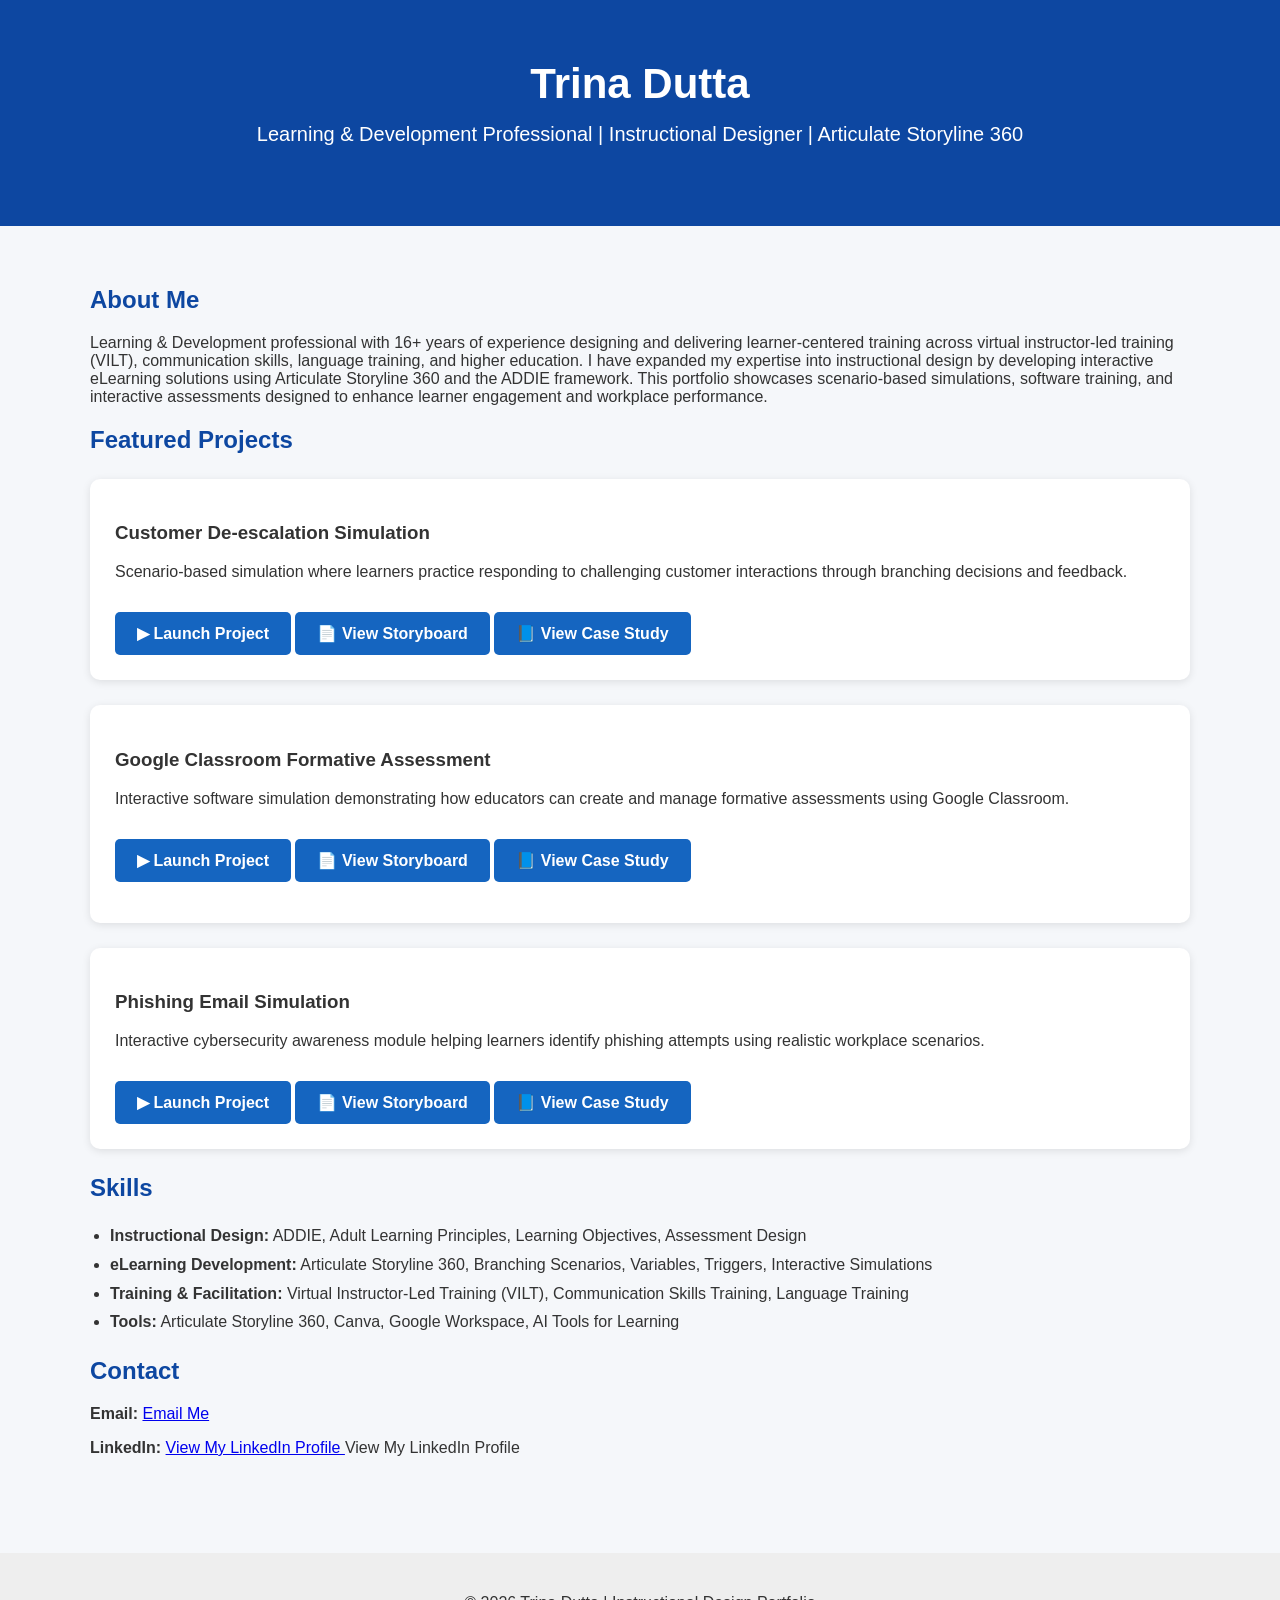
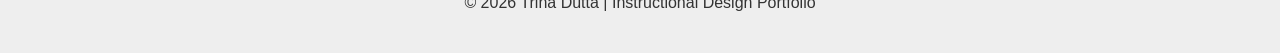
==== index.html @ 708f1033 "Update index.html" ====
<!DOCTYPE html>
<html lang="en">
<head>
<meta charset="UTF-8">
<meta name="viewport" content="width=device-width, initial-scale=1.0">
<title>Trina Dutta | Instructional Design Portfolio</title>

<style>
body{
font-family:Arial,Helvetica,sans-serif;
margin:0;
background:#f5f7fa;
color:#333;
}

header{
background:#0d47a1;
color:white;
padding:60px 20px;
text-align:center;
}

header h1{
margin:0;
font-size:42px;
}

header p{
font-size:20px;
margin-top:15px;
}

.container{
max-width:1100px;
margin:auto;
padding:40px 20px;
}

h2{
color:#0d47a1;
}
ul{
padding-left:20px;
line-height:1.8;
}
.project{
background:white;
padding:25px;
margin:25px 0;
border-radius:10px;
box-shadow:0 2px 8px rgba(0,0,0,.1);
}

.button{
display:inline-block;
margin-top:15px;
padding:12px 22px;
background:#1565c0;
color:white;
text-decoration:none;
border-radius:5px;
font-weight:bold;
}

.button:hover{
background:#0d47a1;
}

footer{
text-align:center;
padding:25px;
background:#eeeeee;
margin-top:40px;
}
</style>
</head>

<body>

<header>
<h1>Trina Dutta</h1>

<p>Learning & Development Professional | Instructional Designer | Articulate Storyline 360</p>

</header>

<div class="container">

<h2>About Me</h2>



<p>
Learning & Development professional with 16+ years of experience designing and delivering learner-centered training across virtual instructor-led training (VILT), communication skills, language training, and higher education. I have expanded my expertise into instructional design by developing interactive eLearning solutions using Articulate Storyline 360 and the ADDIE framework. This portfolio showcases scenario-based simulations, software training, and interactive assessments designed to enhance learner engagement and workplace performance.
</p>

<h2>Featured Projects</h2>

<div class="project">

<h3>Customer De-escalation Simulation</h3>

<p>
Scenario-based simulation where learners practice responding to challenging customer interactions through branching decisions and feedback.
</p>

<a class="button" href="Customer-De-Escalation-Simulation/story.html">
▶ Launch Project
</a>

<a class="button" href="Customer-De-Escalation-Simulation/KeepYourCool_Storyboard.pdf" target="_blank">
📄 View Storyboard
</a>

<a class="button" href="Customer-De-Escalation-Simulation/KeepYourCool_CaseStudy.pdf" target="_blank">
📘 View Case Study
</a>

</div>

<div class="project">

<h3>Google Classroom Formative Assessment</h3>

<p>
Interactive software simulation demonstrating how educators can create and manage formative assessments using Google Classroom.
</p>

<p>
<a class="button" href="Google-Classroom-Formative-Assessment/story.html">▶ Launch Project</a>

<a class="button" href="Google-Classroom-Formative-Assessment/GoogleClassroom_Storyboard_Final.pdf" target="_blank">📄 View Storyboard</a>

<a class="button" href="Google-Classroom-Formative-Assessment/GoogleClassroom_CaseStudy.pdf" target="_blank">📘 View Case Study</a>
</p>

</div>

<div class="project">

<h3>Phishing Email Simulation</h3>

<p>
Interactive cybersecurity awareness module helping learners identify phishing attempts using realistic workplace scenarios.
</p>

<a class="button" href="Phishing-Email-Simulation/story.html">
▶ Launch Project
</a>

<a class="button" href="Phishing-Email-Simulation/Phishing_Storyboard.pdf" target="_blank">
📄 View Storyboard
</a>

<a class="button" href="Phishing-Email-Simulation/Phishing_CaseStudy.pdf" target="_blank">
📘 View Case Study
</a>

</div>


<h2>Skills</h2>

<ul>
<li><strong>Instructional Design:</strong> ADDIE, Adult Learning Principles, Learning Objectives, Assessment Design</li>

<li><strong>eLearning Development:</strong> Articulate Storyline 360, Branching Scenarios, Variables, Triggers, Interactive Simulations</li>

<li><strong>Training & Facilitation:</strong> Virtual Instructor-Led Training (VILT), Communication Skills Training, Language Training</li>

<li><strong>Tools:</strong> Articulate Storyline 360, Canva, Google Workspace, AI Tools for Learning</li>
</ul>
<h2>Contact</h2>

<p>
<strong>Email:</strong>
<a href="mailto:trinadutta.id@gmail.com">
Email Me
</a>
</p>

<p>
<strong>LinkedIn:</strong>
<a href="https://www.linkedin.com/in/trina-dutta-7929a540b/" target="_blank">
View My LinkedIn Profile
</a>
View My LinkedIn Profile
</a>
</p>
</div>

<footer>

<p>© 2026 Trina Dutta | Instructional Design Portfolio</p>

</footer>

</body>
</html>
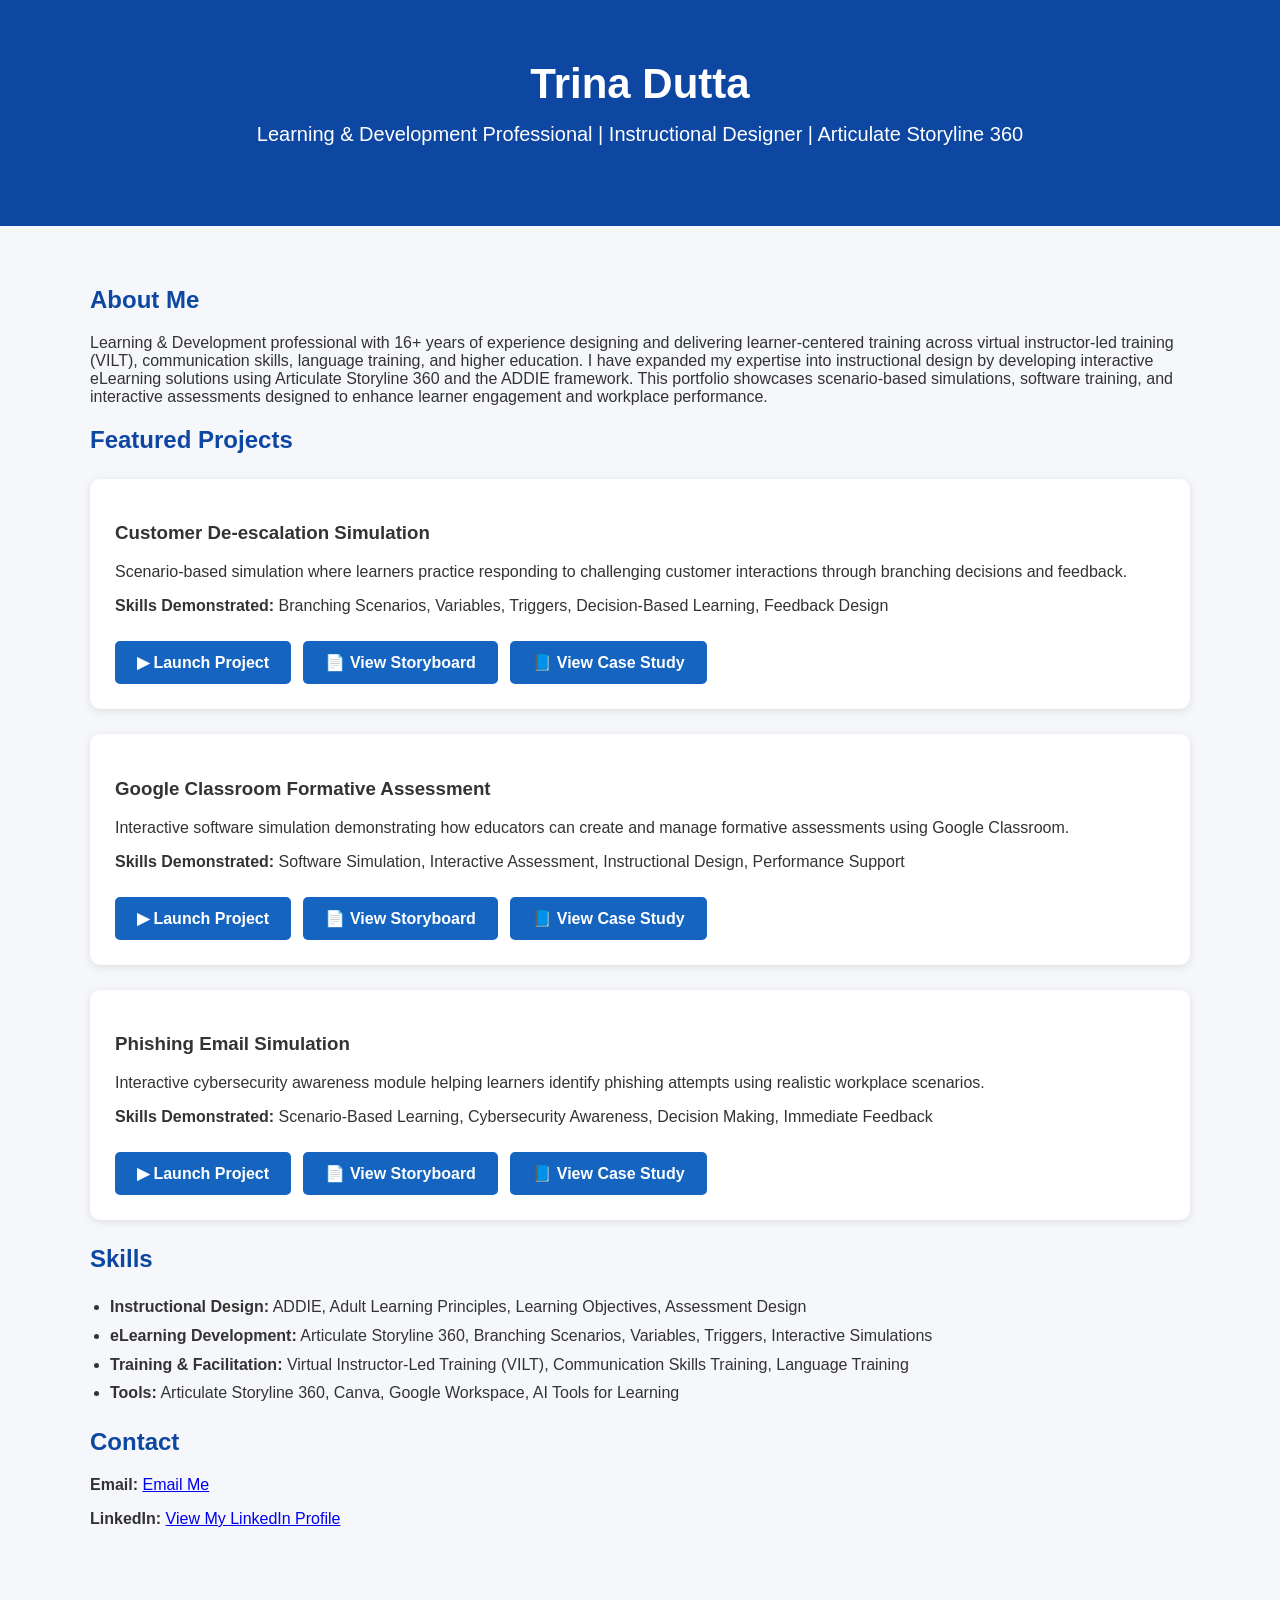
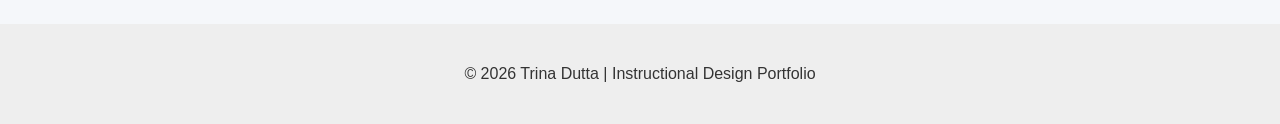
==== commit cebb64a7: "Update index.html" ====
--- a/index.html
+++ b/index.html
@@ -6,6 +6,7 @@
 <title>Trina Dutta | Instructional Design Portfolio</title>
 
 <style>
+
 body{
 font-family:Arial,Helvetica,sans-serif;
 margin:0;
@@ -39,10 +40,12 @@
 h2{
 color:#0d47a1;
 }
+
 ul{
 padding-left:20px;
 line-height:1.8;
 }
+
 .project{
 background:white;
 padding:25px;
@@ -53,7 +56,7 @@
 
 .button{
 display:inline-block;
-margin-top:15px;
+margin:10px 8px 0 0;
 padding:12px 22px;
 background:#1565c0;
 color:white;
@@ -72,12 +75,14 @@
 background:#eeeeee;
 margin-top:40px;
 }
+
 </style>
 </head>
 
 <body>
 
 <header>
+
 <h1>Trina Dutta</h1>
 
 <p>Learning & Development Professional | Instructional Designer | Articulate Storyline 360</p>
@@ -88,8 +93,6 @@
 
 <h2>About Me</h2>
 
-
-
 <p>
 Learning & Development professional with 16+ years of experience designing and delivering learner-centered training across virtual instructor-led training (VILT), communication skills, language training, and higher education. I have expanded my expertise into instructional design by developing interactive eLearning solutions using Articulate Storyline 360 and the ADDIE framework. This portfolio showcases scenario-based simulations, software training, and interactive assessments designed to enhance learner engagement and workplace performance.
 </p>
@@ -103,6 +106,8 @@
 <p>
 Scenario-based simulation where learners practice responding to challenging customer interactions through branching decisions and feedback.
 </p>
+
+<p><strong>Skills Demonstrated:</strong> Branching Scenarios, Variables, Triggers, Decision-Based Learning, Feedback Design</p>
 
 <a class="button" href="Customer-De-Escalation-Simulation/story.html">
 ▶ Launch Project
@@ -126,13 +131,19 @@
 Interactive software simulation demonstrating how educators can create and manage formative assessments using Google Classroom.
 </p>
 
-<p>
-<a class="button" href="Google-Classroom-Formative-Assessment/story.html">▶ Launch Project</a>
-
-<a class="button" href="Google-Classroom-Formative-Assessment/GoogleClassroom_Storyboard_Final.pdf" target="_blank">📄 View Storyboard</a>
-
-<a class="button" href="Google-Classroom-Formative-Assessment/GoogleClassroom_CaseStudy.pdf" target="_blank">📘 View Case Study</a>
-</p>
+<p><strong>Skills Demonstrated:</strong> Software Simulation, Interactive Assessment, Instructional Design, Performance Support</p>
+
+<a class="button" href="Google-Classroom-Formative-Assessment/story.html">
+▶ Launch Project
+</a>
+
+<a class="button" href="Google-Classroom-Formative-Assessment/GoogleClassroom_Storyboard_Final.pdf" target="_blank">
+📄 View Storyboard
+</a>
+
+<a class="button" href="Google-Classroom-Formative-Assessment/GoogleClassroom_CaseStudy.pdf" target="_blank">
+📘 View Case Study
+</a>
 
 </div>
 
@@ -143,6 +154,8 @@
 <p>
 Interactive cybersecurity awareness module helping learners identify phishing attempts using realistic workplace scenarios.
 </p>
+
+<p><strong>Skills Demonstrated:</strong> Scenario-Based Learning, Cybersecurity Awareness, Decision Making, Immediate Feedback</p>
 
 <a class="button" href="Phishing-Email-Simulation/story.html">
 ▶ Launch Project
@@ -158,10 +171,10 @@
 
 </div>
 
-
 <h2>Skills</h2>
 
 <ul>
+
 <li><strong>Instructional Design:</strong> ADDIE, Adult Learning Principles, Learning Objectives, Assessment Design</li>
 
 <li><strong>eLearning Development:</strong> Articulate Storyline 360, Branching Scenarios, Variables, Triggers, Interactive Simulations</li>
@@ -169,7 +182,9 @@
 <li><strong>Training & Facilitation:</strong> Virtual Instructor-Led Training (VILT), Communication Skills Training, Language Training</li>
 
 <li><strong>Tools:</strong> Articulate Storyline 360, Canva, Google Workspace, AI Tools for Learning</li>
+
 </ul>
+
 <h2>Contact</h2>
 
 <p>
@@ -184,9 +199,8 @@
 <a href="https://www.linkedin.com/in/trina-dutta-7929a540b/" target="_blank">
 View My LinkedIn Profile
 </a>
-View My LinkedIn Profile
-</a>
-</p>
+</p>
+
 </div>
 
 <footer>
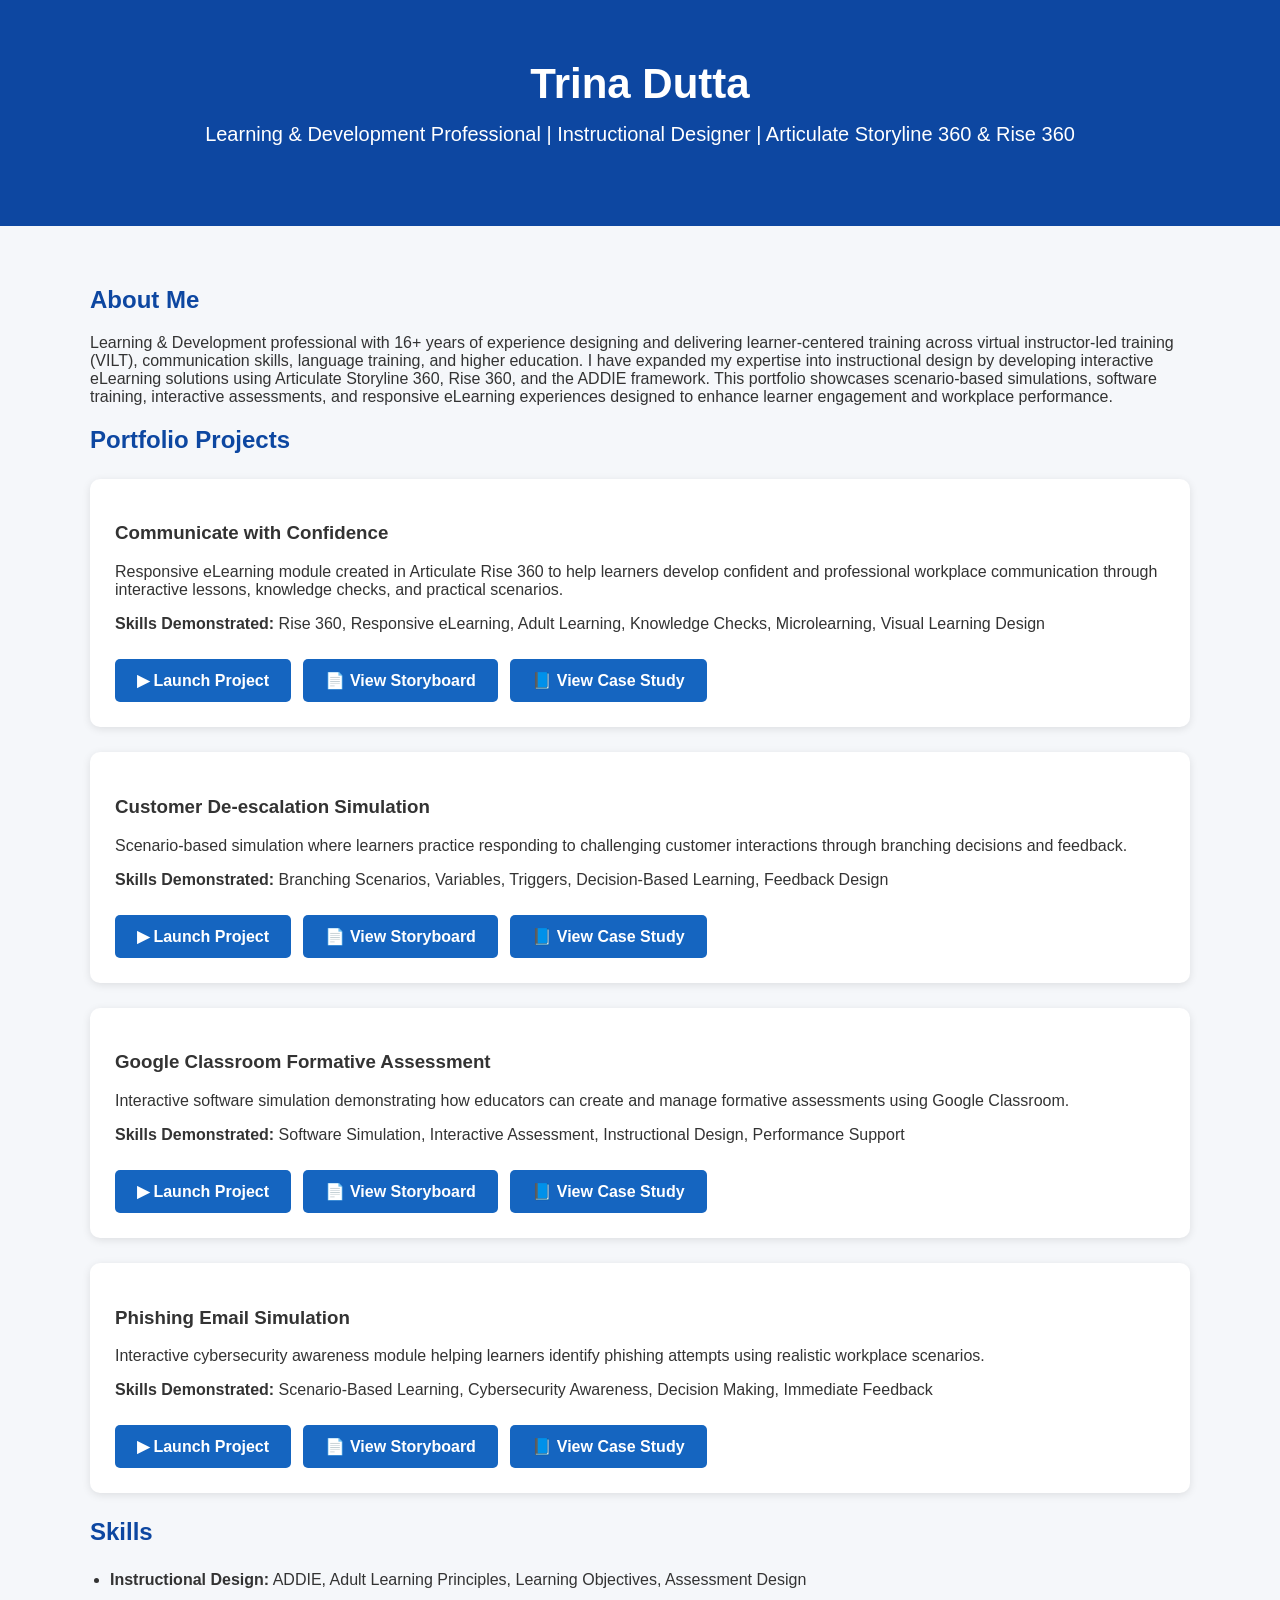
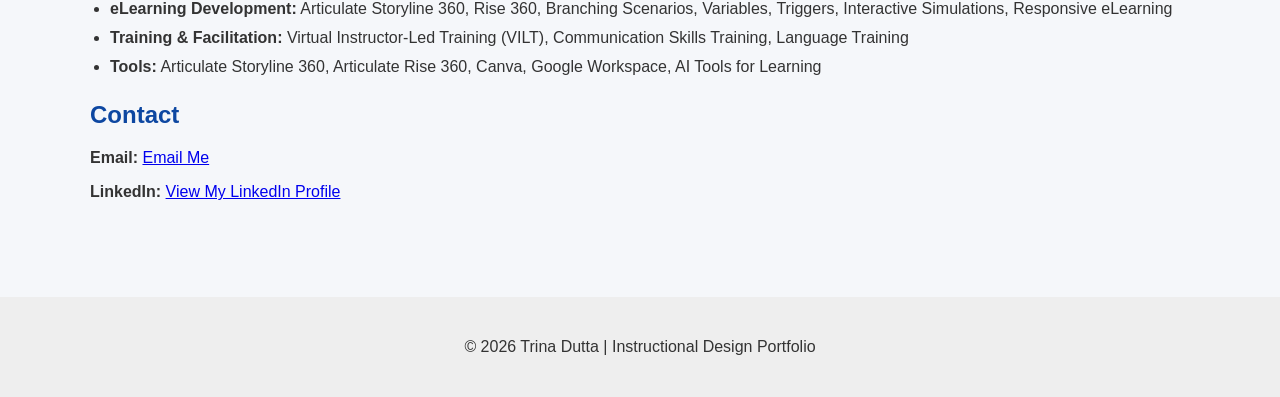
==== commit 555bfa86: "Update index.html" ====
--- a/index.html
+++ b/index.html
@@ -85,7 +85,7 @@
 
 <h1>Trina Dutta</h1>
 
-<p>Learning & Development Professional | Instructional Designer | Articulate Storyline 360</p>
+<p>Learning & Development Professional | Instructional Designer | Articulate Storyline 360 & Rise 360</p>
 
 </header>
 
@@ -94,10 +94,34 @@
 <h2>About Me</h2>
 
 <p>
-Learning & Development professional with 16+ years of experience designing and delivering learner-centered training across virtual instructor-led training (VILT), communication skills, language training, and higher education. I have expanded my expertise into instructional design by developing interactive eLearning solutions using Articulate Storyline 360 and the ADDIE framework. This portfolio showcases scenario-based simulations, software training, and interactive assessments designed to enhance learner engagement and workplace performance.
-</p>
-
-<h2>Featured Projects</h2>
+Learning & Development professional with 16+ years of experience designing and delivering learner-centered training across virtual instructor-led training (VILT), communication skills, language training, and higher education. I have expanded my expertise into instructional design by developing interactive eLearning solutions using Articulate Storyline 360, Rise 360, and the ADDIE framework. This portfolio showcases scenario-based simulations, software training, interactive assessments, and responsive eLearning experiences designed to enhance learner engagement and workplace performance.
+</p>
+
+<h2>Portfolio Projects</h2>
+
+<div class="project">
+
+<h3>Communicate with Confidence</h3>
+
+<p>
+Responsive eLearning module created in Articulate Rise 360 to help learners develop confident and professional workplace communication through interactive lessons, knowledge checks, and practical scenarios.
+</p>
+
+<p><strong>Skills Demonstrated:</strong> Rise 360, Responsive eLearning, Adult Learning, Knowledge Checks, Microlearning, Visual Learning Design</p>
+
+<a class="button" href="Communicate-with-Confidence/content/index.html">
+▶ Launch Project
+</a>
+
+<a class="button" href="Communicate-with-Confidence/Storyboard_Communicate_with_Confidence_AsBuilt.pdf" target="_blank">
+📄 View Storyboard
+</a>
+
+<a class="button" href="Communicate-with-Confidence/Case_Study_Communicate_with_Confidence.pdf" target="_blank">
+📘 View Case Study
+</a>
+
+</div>
 
 <div class="project">
 
@@ -146,7 +170,6 @@
 </a>
 
 </div>
-
 <div class="project">
 
 <h3>Phishing Email Simulation</h3>
@@ -177,11 +200,11 @@
 
 <li><strong>Instructional Design:</strong> ADDIE, Adult Learning Principles, Learning Objectives, Assessment Design</li>
 
-<li><strong>eLearning Development:</strong> Articulate Storyline 360, Branching Scenarios, Variables, Triggers, Interactive Simulations</li>
+<li><strong>eLearning Development:</strong> Articulate Storyline 360, Rise 360, Branching Scenarios, Variables, Triggers, Interactive Simulations, Responsive eLearning</li>
 
 <li><strong>Training & Facilitation:</strong> Virtual Instructor-Led Training (VILT), Communication Skills Training, Language Training</li>
 
-<li><strong>Tools:</strong> Articulate Storyline 360, Canva, Google Workspace, AI Tools for Learning</li>
+<li><strong>Tools:</strong> Articulate Storyline 360, Articulate Rise 360, Canva, Google Workspace, AI Tools for Learning</li>
 
 </ul>
 
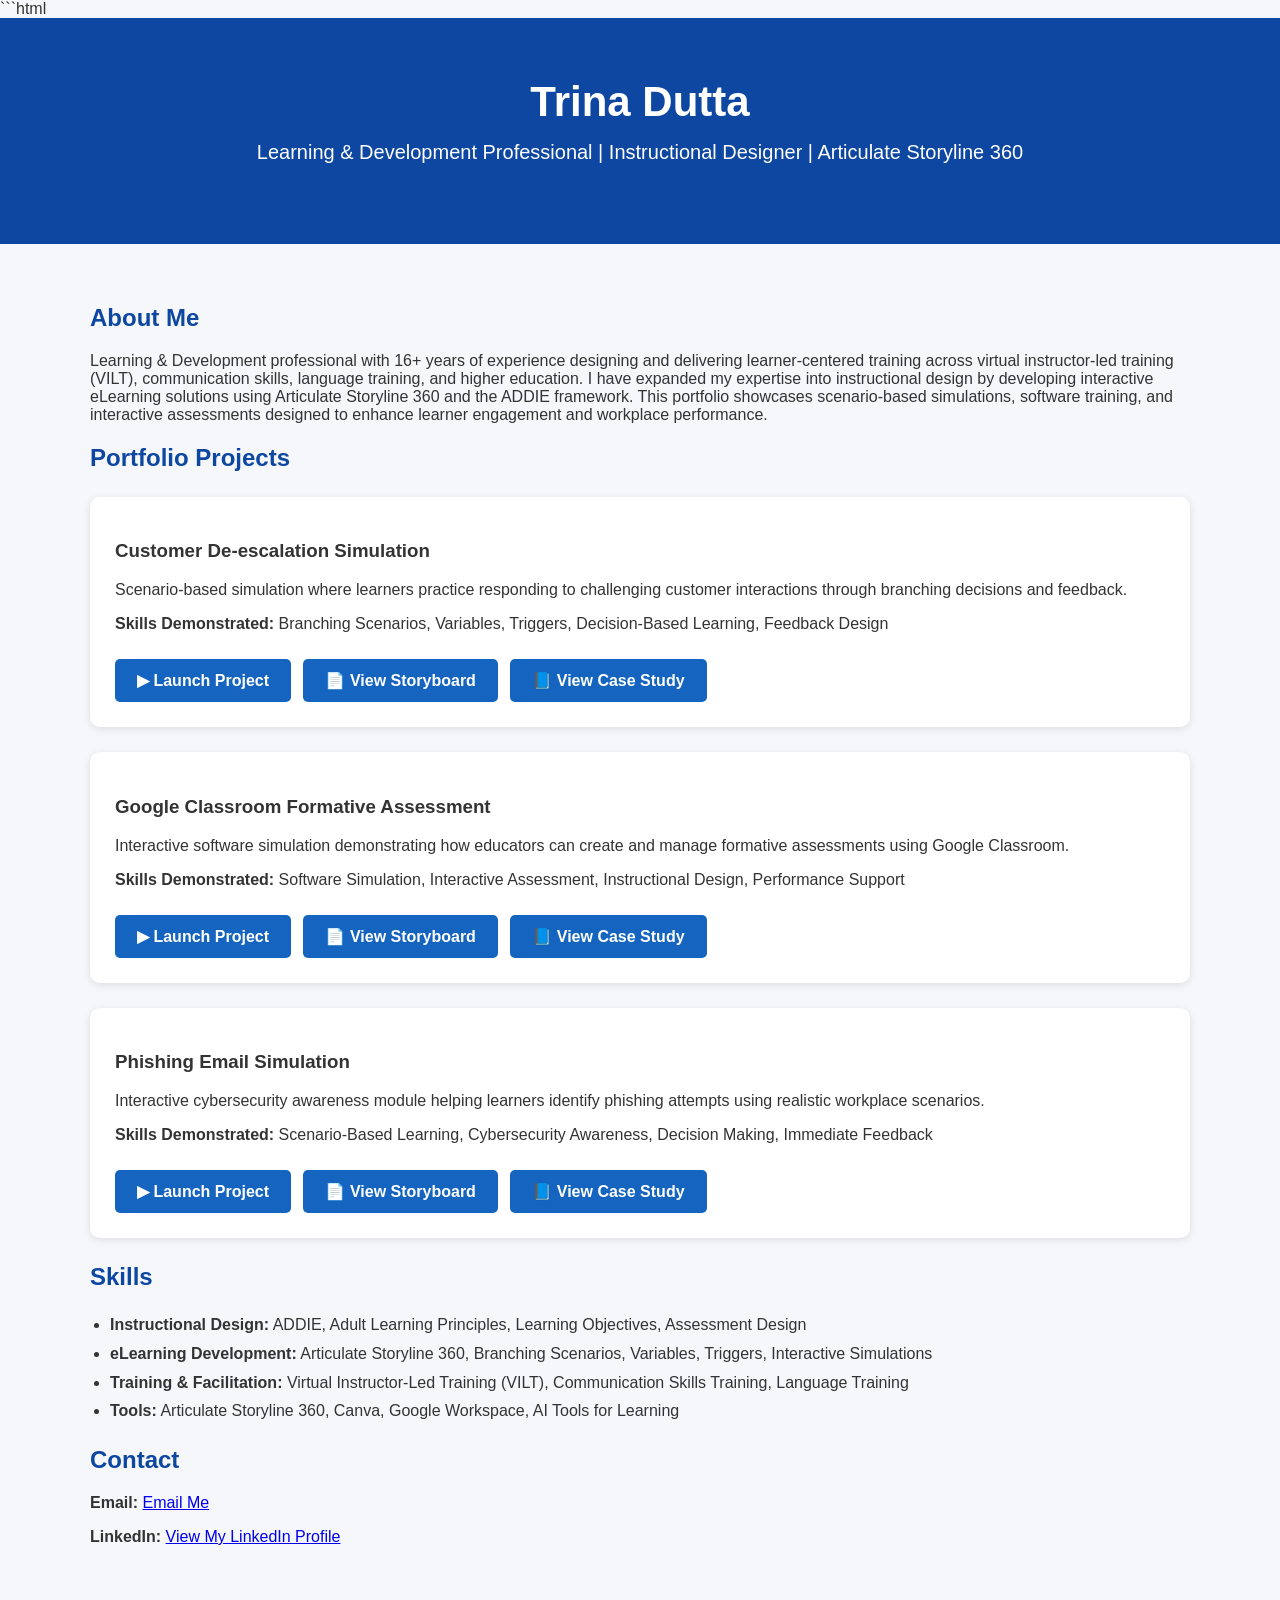
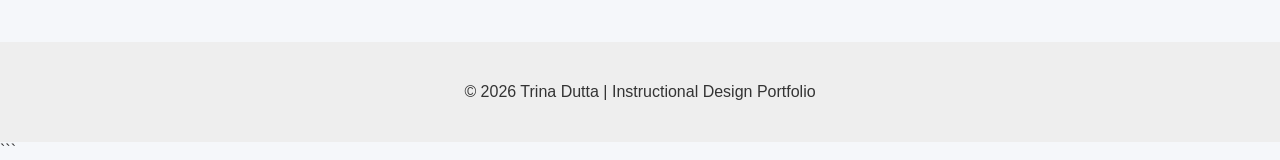
==== commit 49b82957: "Update index.html" ====
--- a/index.html
+++ b/index.html
@@ -1,3 +1,4 @@
+```html
 <!DOCTYPE html>
 <html lang="en">
 <head>
@@ -85,7 +86,7 @@
 
 <h1>Trina Dutta</h1>
 
-<p>Learning & Development Professional | Instructional Designer | Articulate Storyline 360 & Rise 360</p>
+<p>Learning & Development Professional | Instructional Designer | Articulate Storyline 360</p>
 
 </header>
 
@@ -94,34 +95,10 @@
 <h2>About Me</h2>
 
 <p>
-Learning & Development professional with 16+ years of experience designing and delivering learner-centered training across virtual instructor-led training (VILT), communication skills, language training, and higher education. I have expanded my expertise into instructional design by developing interactive eLearning solutions using Articulate Storyline 360, Rise 360, and the ADDIE framework. This portfolio showcases scenario-based simulations, software training, interactive assessments, and responsive eLearning experiences designed to enhance learner engagement and workplace performance.
+Learning & Development professional with 16+ years of experience designing and delivering learner-centered training across virtual instructor-led training (VILT), communication skills, language training, and higher education. I have expanded my expertise into instructional design by developing interactive eLearning solutions using Articulate Storyline 360 and the ADDIE framework. This portfolio showcases scenario-based simulations, software training, and interactive assessments designed to enhance learner engagement and workplace performance.
 </p>
 
 <h2>Portfolio Projects</h2>
-
-<div class="project">
-
-<h3>Communicate with Confidence</h3>
-
-<p>
-Responsive eLearning module created in Articulate Rise 360 to help learners develop confident and professional workplace communication through interactive lessons, knowledge checks, and practical scenarios.
-</p>
-
-<p><strong>Skills Demonstrated:</strong> Rise 360, Responsive eLearning, Adult Learning, Knowledge Checks, Microlearning, Visual Learning Design</p>
-
-<a class="button" href="Communicate-with-Confidence/content/index.html">
-▶ Launch Project
-</a>
-
-<a class="button" href="Communicate-with-Confidence/Storyboard_Communicate_with_Confidence_AsBuilt.pdf" target="_blank">
-📄 View Storyboard
-</a>
-
-<a class="button" href="Communicate-with-Confidence/Case_Study_Communicate_with_Confidence.pdf" target="_blank">
-📘 View Case Study
-</a>
-
-</div>
 
 <div class="project">
 
@@ -170,6 +147,7 @@
 </a>
 
 </div>
+
 <div class="project">
 
 <h3>Phishing Email Simulation</h3>
@@ -200,11 +178,11 @@
 
 <li><strong>Instructional Design:</strong> ADDIE, Adult Learning Principles, Learning Objectives, Assessment Design</li>
 
-<li><strong>eLearning Development:</strong> Articulate Storyline 360, Rise 360, Branching Scenarios, Variables, Triggers, Interactive Simulations, Responsive eLearning</li>
+<li><strong>eLearning Development:</strong> Articulate Storyline 360, Branching Scenarios, Variables, Triggers, Interactive Simulations</li>
 
 <li><strong>Training & Facilitation:</strong> Virtual Instructor-Led Training (VILT), Communication Skills Training, Language Training</li>
 
-<li><strong>Tools:</strong> Articulate Storyline 360, Articulate Rise 360, Canva, Google Workspace, AI Tools for Learning</li>
+<li><strong>Tools:</strong> Articulate Storyline 360, Canva, Google Workspace, AI Tools for Learning</li>
 
 </ul>
 
@@ -234,3 +212,4 @@
 
 </body>
 </html>
+```
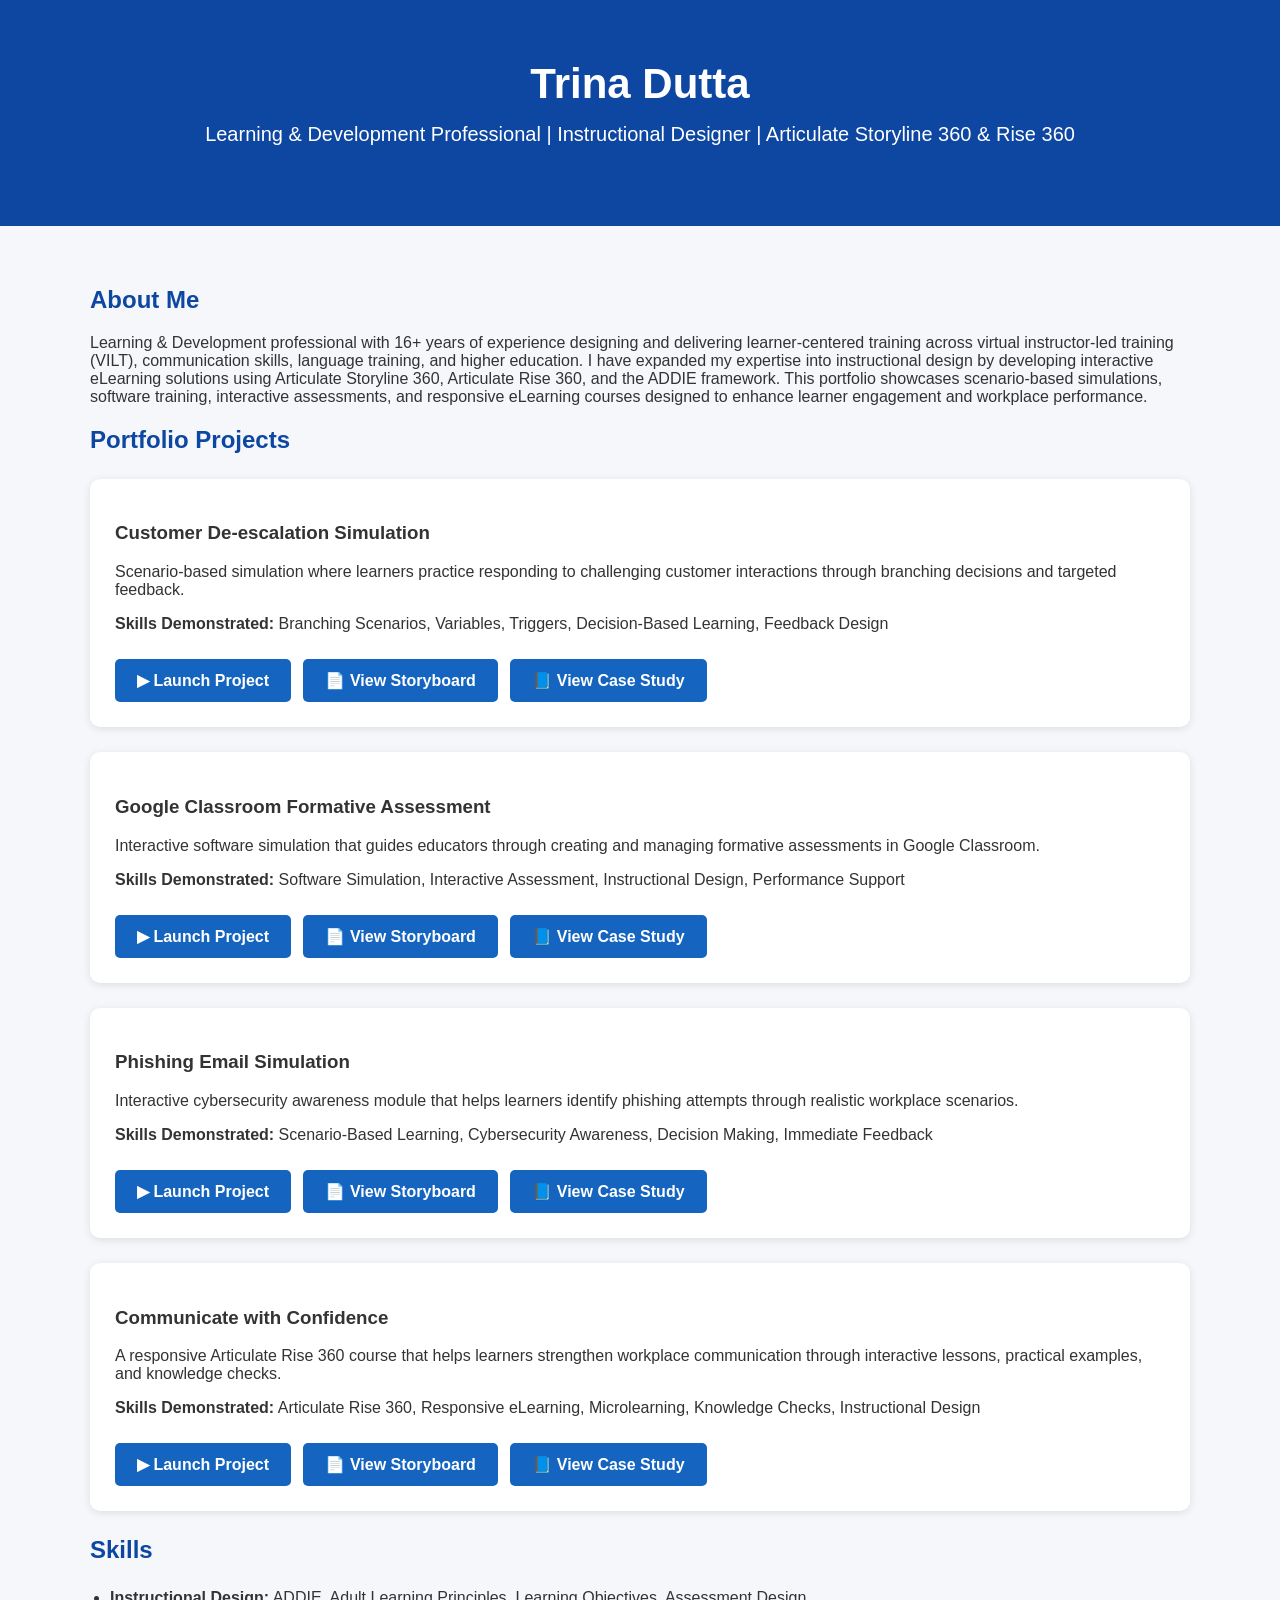
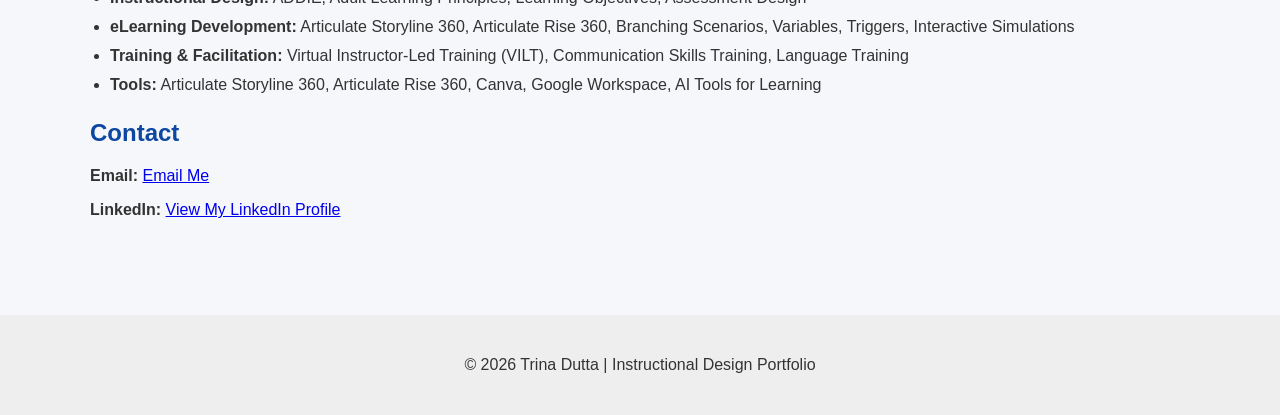
==== commit ff4b1fc6: "Update index.html" ====
--- a/index.html
+++ b/index.html
@@ -1,215 +1,82 @@
-```html
 <!DOCTYPE html>
 <html lang="en">
 <head>
 <meta charset="UTF-8">
 <meta name="viewport" content="width=device-width, initial-scale=1.0">
 <title>Trina Dutta | Instructional Design Portfolio</title>
-
 <style>
-
-body{
-font-family:Arial,Helvetica,sans-serif;
-margin:0;
-background:#f5f7fa;
-color:#333;
-}
-
-header{
-background:#0d47a1;
-color:white;
-padding:60px 20px;
-text-align:center;
-}
-
-header h1{
-margin:0;
-font-size:42px;
-}
-
-header p{
-font-size:20px;
-margin-top:15px;
-}
-
-.container{
-max-width:1100px;
-margin:auto;
-padding:40px 20px;
-}
-
-h2{
-color:#0d47a1;
-}
-
-ul{
-padding-left:20px;
-line-height:1.8;
-}
-
-.project{
-background:white;
-padding:25px;
-margin:25px 0;
-border-radius:10px;
-box-shadow:0 2px 8px rgba(0,0,0,.1);
-}
-
-.button{
-display:inline-block;
-margin:10px 8px 0 0;
-padding:12px 22px;
-background:#1565c0;
-color:white;
-text-decoration:none;
-border-radius:5px;
-font-weight:bold;
-}
-
-.button:hover{
-background:#0d47a1;
-}
-
-footer{
-text-align:center;
-padding:25px;
-background:#eeeeee;
-margin-top:40px;
-}
-
+body{font-family:Arial,Helvetica,sans-serif;margin:0;background:#f5f7fa;color:#333;}
+header{background:#0d47a1;color:#fff;padding:60px 20px;text-align:center;}
+header h1{margin:0;font-size:42px;}
+header p{font-size:20px;margin-top:15px;}
+.container{max-width:1100px;margin:auto;padding:40px 20px;}
+h2{color:#0d47a1;}
+ul{padding-left:20px;line-height:1.8;}
+.project{background:#fff;padding:25px;margin:25px 0;border-radius:10px;box-shadow:0 2px 8px rgba(0,0,0,.1);}
+.button{display:inline-block;margin:10px 8px 0 0;padding:12px 22px;background:#1565c0;color:#fff;text-decoration:none;border-radius:5px;font-weight:bold;}
+.button:hover{background:#0d47a1;}
+footer{text-align:center;padding:25px;background:#eee;margin-top:40px;}
 </style>
 </head>
-
 <body>
-
 <header>
-
 <h1>Trina Dutta</h1>
-
-<p>Learning & Development Professional | Instructional Designer | Articulate Storyline 360</p>
-
+<p>Learning &amp; Development Professional | Instructional Designer | Articulate Storyline 360 &amp; Rise 360</p>
 </header>
-
 <div class="container">
-
 <h2>About Me</h2>
-
-<p>
-Learning & Development professional with 16+ years of experience designing and delivering learner-centered training across virtual instructor-led training (VILT), communication skills, language training, and higher education. I have expanded my expertise into instructional design by developing interactive eLearning solutions using Articulate Storyline 360 and the ADDIE framework. This portfolio showcases scenario-based simulations, software training, and interactive assessments designed to enhance learner engagement and workplace performance.
-</p>
+<p>Learning &amp; Development professional with 16+ years of experience designing and delivering learner-centered training across virtual instructor-led training (VILT), communication skills, language training, and higher education. I have expanded my expertise into instructional design by developing interactive eLearning solutions using Articulate Storyline 360, Articulate Rise 360, and the ADDIE framework. This portfolio showcases scenario-based simulations, software training, interactive assessments, and responsive eLearning courses designed to enhance learner engagement and workplace performance.</p>
 
 <h2>Portfolio Projects</h2>
 
 <div class="project">
-
 <h3>Customer De-escalation Simulation</h3>
-
-<p>
-Scenario-based simulation where learners practice responding to challenging customer interactions through branching decisions and feedback.
-</p>
-
+<p>Scenario-based simulation where learners practice responding to challenging customer interactions through branching decisions and targeted feedback.</p>
 <p><strong>Skills Demonstrated:</strong> Branching Scenarios, Variables, Triggers, Decision-Based Learning, Feedback Design</p>
-
-<a class="button" href="Customer-De-Escalation-Simulation/story.html">
-▶ Launch Project
-</a>
-
-<a class="button" href="Customer-De-Escalation-Simulation/KeepYourCool_Storyboard.pdf" target="_blank">
-📄 View Storyboard
-</a>
-
-<a class="button" href="Customer-De-Escalation-Simulation/KeepYourCool_CaseStudy.pdf" target="_blank">
-📘 View Case Study
-</a>
-
+<a class="button" href="Customer-De-Escalation-Simulation/story.html">▶ Launch Project</a>
+<a class="button" href="Customer-De-Escalation-Simulation/KeepYourCool_Storyboard.pdf" target="_blank">📄 View Storyboard</a>
+<a class="button" href="Customer-De-Escalation-Simulation/KeepYourCool_CaseStudy.pdf" target="_blank">📘 View Case Study</a>
 </div>
 
 <div class="project">
-
 <h3>Google Classroom Formative Assessment</h3>
-
-<p>
-Interactive software simulation demonstrating how educators can create and manage formative assessments using Google Classroom.
-</p>
-
+<p>Interactive software simulation that guides educators through creating and managing formative assessments in Google Classroom.</p>
 <p><strong>Skills Demonstrated:</strong> Software Simulation, Interactive Assessment, Instructional Design, Performance Support</p>
-
-<a class="button" href="Google-Classroom-Formative-Assessment/story.html">
-▶ Launch Project
-</a>
-
-<a class="button" href="Google-Classroom-Formative-Assessment/GoogleClassroom_Storyboard_Final.pdf" target="_blank">
-📄 View Storyboard
-</a>
-
-<a class="button" href="Google-Classroom-Formative-Assessment/GoogleClassroom_CaseStudy.pdf" target="_blank">
-📘 View Case Study
-</a>
-
+<a class="button" href="Google-Classroom-Formative-Assessment/story.html">▶ Launch Project</a>
+<a class="button" href="Google-Classroom-Formative-Assessment/GoogleClassroom_Storyboard_Final.pdf" target="_blank">📄 View Storyboard</a>
+<a class="button" href="Google-Classroom-Formative-Assessment/GoogleClassroom_CaseStudy.pdf" target="_blank">📘 View Case Study</a>
 </div>
 
 <div class="project">
+<h3>Phishing Email Simulation</h3>
+<p>Interactive cybersecurity awareness module that helps learners identify phishing attempts through realistic workplace scenarios.</p>
+<p><strong>Skills Demonstrated:</strong> Scenario-Based Learning, Cybersecurity Awareness, Decision Making, Immediate Feedback</p>
+<a class="button" href="Phishing-Email-Simulation/story.html">▶ Launch Project</a>
+<a class="button" href="Phishing-Email-Simulation/Phishing_Storyboard.pdf" target="_blank">📄 View Storyboard</a>
+<a class="button" href="Phishing-Email-Simulation/Phishing_CaseStudy.pdf" target="_blank">📘 View Case Study</a>
+</div>
 
-<h3>Phishing Email Simulation</h3>
-
-<p>
-Interactive cybersecurity awareness module helping learners identify phishing attempts using realistic workplace scenarios.
-</p>
-
-<p><strong>Skills Demonstrated:</strong> Scenario-Based Learning, Cybersecurity Awareness, Decision Making, Immediate Feedback</p>
-
-<a class="button" href="Phishing-Email-Simulation/story.html">
-▶ Launch Project
-</a>
-
-<a class="button" href="Phishing-Email-Simulation/Phishing_Storyboard.pdf" target="_blank">
-📄 View Storyboard
-</a>
-
-<a class="button" href="Phishing-Email-Simulation/Phishing_CaseStudy.pdf" target="_blank">
-📘 View Case Study
-</a>
-
+<div class="project">
+<h3>Communicate with Confidence</h3>
+<p>A responsive Articulate Rise 360 course that helps learners strengthen workplace communication through interactive lessons, practical examples, and knowledge checks.</p>
+<p><strong>Skills Demonstrated:</strong> Articulate Rise 360, Responsive eLearning, Microlearning, Knowledge Checks, Instructional Design</p>
+<a class="button" href="Communicate-with-Confidence/index.html">▶ Launch Project</a>
+<a class="button" href="Communicate-with-Confidence/Storyboard_Communicate_with_Confidence_AsBuilt.pdf" target="_blank">📄 View Storyboard</a>
+<a class="button" href="Communicate-with-Confidence/Case_Study_Communicate_with_Confidence.pdf" target="_blank">📘 View Case Study</a>
 </div>
 
 <h2>Skills</h2>
-
 <ul>
-
 <li><strong>Instructional Design:</strong> ADDIE, Adult Learning Principles, Learning Objectives, Assessment Design</li>
-
-<li><strong>eLearning Development:</strong> Articulate Storyline 360, Branching Scenarios, Variables, Triggers, Interactive Simulations</li>
-
-<li><strong>Training & Facilitation:</strong> Virtual Instructor-Led Training (VILT), Communication Skills Training, Language Training</li>
-
-<li><strong>Tools:</strong> Articulate Storyline 360, Canva, Google Workspace, AI Tools for Learning</li>
-
+<li><strong>eLearning Development:</strong> Articulate Storyline 360, Articulate Rise 360, Branching Scenarios, Variables, Triggers, Interactive Simulations</li>
+<li><strong>Training &amp; Facilitation:</strong> Virtual Instructor-Led Training (VILT), Communication Skills Training, Language Training</li>
+<li><strong>Tools:</strong> Articulate Storyline 360, Articulate Rise 360, Canva, Google Workspace, AI Tools for Learning</li>
 </ul>
 
 <h2>Contact</h2>
-
-<p>
-<strong>Email:</strong>
-<a href="mailto:trinadutta.id@gmail.com">
-Email Me
-</a>
-</p>
-
-<p>
-<strong>LinkedIn:</strong>
-<a href="https://www.linkedin.com/in/trina-dutta-7929a540b/" target="_blank">
-View My LinkedIn Profile
-</a>
-</p>
-
+<p><strong>Email:</strong> <a href="mailto:trinadutta.id@gmail.com">Email Me</a></p>
+<p><strong>LinkedIn:</strong> <a href="https://www.linkedin.com/in/trina-dutta-7929a540b/" target="_blank">View My LinkedIn Profile</a></p>
 </div>
-
-<footer>
-
-<p>© 2026 Trina Dutta | Instructional Design Portfolio</p>
-
-</footer>
-
+<footer><p>© 2026 Trina Dutta | Instructional Design Portfolio</p></footer>
 </body>
 </html>
-```
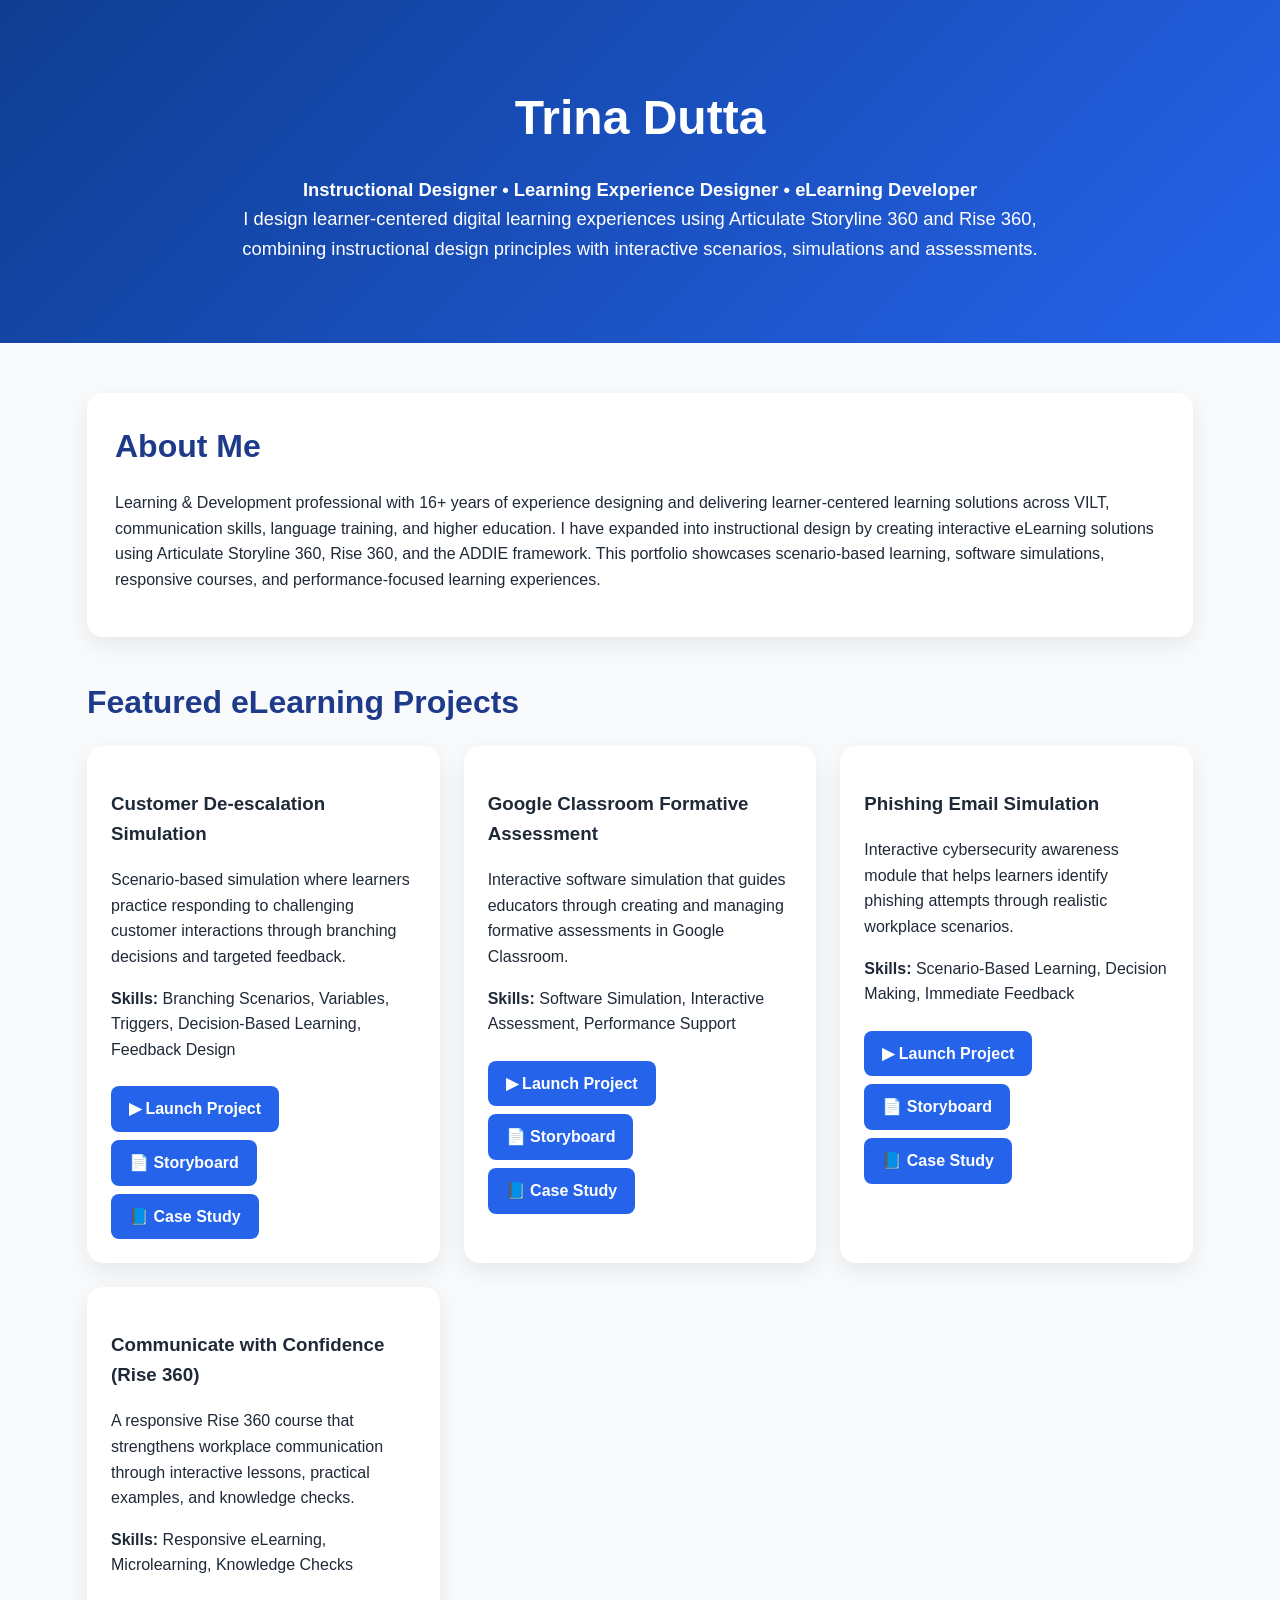
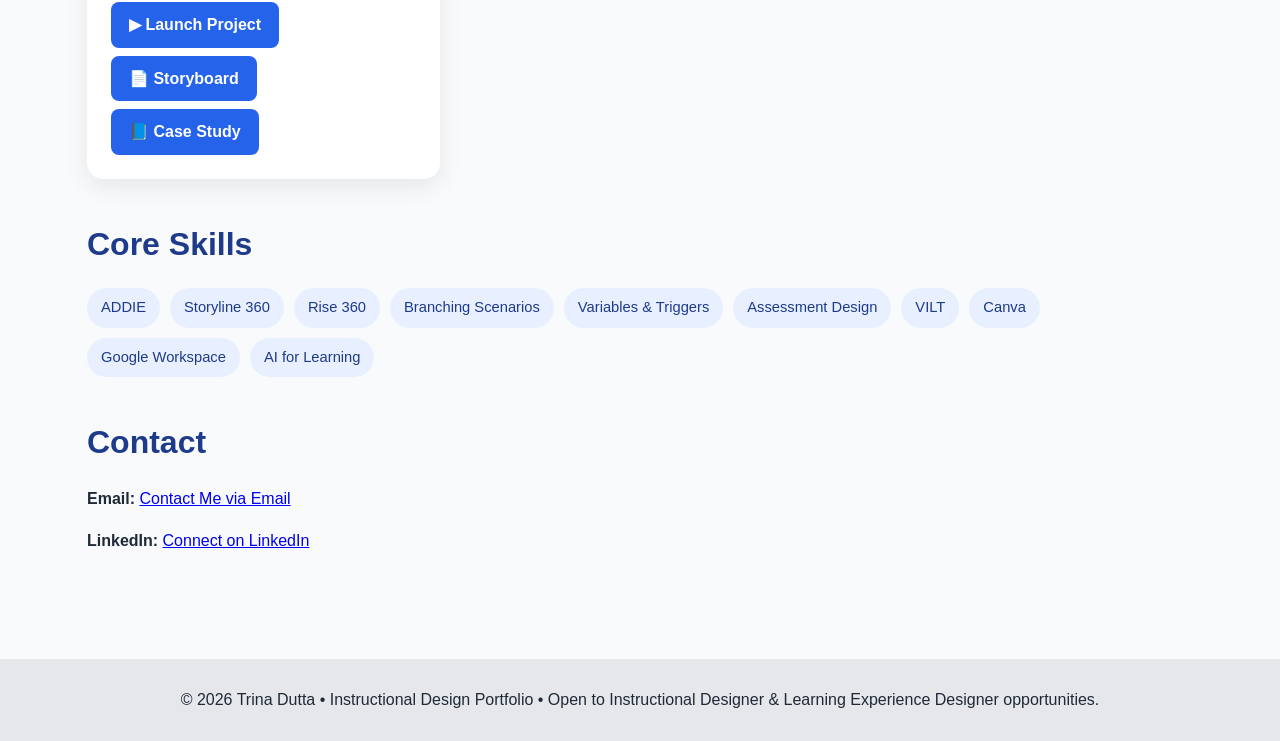
==== commit 8a597fd2: "Update index.html" ====
--- a/index.html
+++ b/index.html
@@ -1,82 +1,50 @@
 <!DOCTYPE html>
-<html lang="en">
-<head>
-<meta charset="UTF-8">
-<meta name="viewport" content="width=device-width, initial-scale=1.0">
+<html lang="en"><head><meta charset="UTF-8"><meta name="viewport" content="width=device-width, initial-scale=1.0">
 <title>Trina Dutta | Instructional Design Portfolio</title>
 <style>
-body{font-family:Arial,Helvetica,sans-serif;margin:0;background:#f5f7fa;color:#333;}
-header{background:#0d47a1;color:#fff;padding:60px 20px;text-align:center;}
-header h1{margin:0;font-size:42px;}
-header p{font-size:20px;margin-top:15px;}
-.container{max-width:1100px;margin:auto;padding:40px 20px;}
-h2{color:#0d47a1;}
-ul{padding-left:20px;line-height:1.8;}
-.project{background:#fff;padding:25px;margin:25px 0;border-radius:10px;box-shadow:0 2px 8px rgba(0,0,0,.1);}
-.button{display:inline-block;margin:10px 8px 0 0;padding:12px 22px;background:#1565c0;color:#fff;text-decoration:none;border-radius:5px;font-weight:bold;}
-.button:hover{background:#0d47a1;}
-footer{text-align:center;padding:25px;background:#eee;margin-top:40px;}
-</style>
-</head>
-<body>
-<header>
-<h1>Trina Dutta</h1>
-<p>Learning &amp; Development Professional | Instructional Designer | Articulate Storyline 360 &amp; Rise 360</p>
-</header>
+:root{--p:#1e3a8a;--a:#2563eb;--bg:#f8fafc;--t:#1f2937}
+*{box-sizing:border-box}body{margin:0;font-family:Segoe UI,Arial,sans-serif;background:var(--bg);color:var(--t);line-height:1.6}
+header{background:linear-gradient(135deg,#0f3d91,#2563eb);color:#fff;text-align:center;padding:80px 20px}
+header h1{margin:0;font-size:3rem}header p{max-width:850px;margin:18px auto 0;font-size:1.15rem}
+.container{max-width:1150px;margin:auto;padding:50px 22px}
+h2{color:var(--p);margin:0 0 18px;font-size:2rem}
+.about{background:#fff;padding:28px;border-radius:16px;box-shadow:0 8px 24px rgba(0,0,0,.08)}
+.grid{display:grid;grid-template-columns:repeat(auto-fit,minmax(320px,1fr));gap:24px}
+.project{background:#fff;padding:24px;border-radius:16px;box-shadow:0 8px 24px rgba(0,0,0,.08);transition:.25s}
+.project:hover{transform:translateY(-6px)}
+.button{display:inline-block;margin:8px 8px 0 0;padding:10px 18px;background:var(--a);color:#fff;text-decoration:none;border-radius:8px;font-weight:600}
+.button:hover{background:var(--p)}
+.chips{display:flex;flex-wrap:wrap;gap:10px}.chip{background:#e8f0ff;color:var(--p);padding:8px 14px;border-radius:999px;font-size:.92rem}
+footer{text-align:center;background:#e5e7eb;padding:28px;margin-top:40px}
+@media(max-width:700px){header h1{font-size:2.2rem}}
+</style></head><body>
+<header><h1>Trina Dutta</h1>
+<p><strong>Instructional Designer • Learning Experience Designer • eLearning Developer</strong><br>
+I design learner-centered digital learning experiences using Articulate Storyline 360 and Rise 360, combining instructional design principles with interactive scenarios, simulations and assessments.</p></header>
 <div class="container">
-<h2>About Me</h2>
-<p>Learning &amp; Development professional with 16+ years of experience designing and delivering learner-centered training across virtual instructor-led training (VILT), communication skills, language training, and higher education. I have expanded my expertise into instructional design by developing interactive eLearning solutions using Articulate Storyline 360, Articulate Rise 360, and the ADDIE framework. This portfolio showcases scenario-based simulations, software training, interactive assessments, and responsive eLearning courses designed to enhance learner engagement and workplace performance.</p>
+<section class="about"><h2>About Me</h2><p>Learning &amp; Development professional with 16+ years of experience designing and delivering learner-centered learning solutions across VILT, communication skills, language training, and higher education. I have expanded into instructional design by creating interactive eLearning solutions using Articulate Storyline 360, Rise 360, and the ADDIE framework. This portfolio showcases scenario-based learning, software simulations, responsive courses, and performance-focused learning experiences.</p></section>
+<h2 style="margin-top:40px">Featured eLearning Projects</h2>
+<div class="grid">
+<div class="project"><h3>Customer De-escalation Simulation</h3><p>Scenario-based simulation where learners practice responding to challenging customer interactions through branching decisions and targeted feedback.</p><p><strong>Skills:</strong> Branching Scenarios, Variables, Triggers, Decision-Based Learning, Feedback Design</p><a class="button" href="Customer-De-Escalation-Simulation/story.html">▶ Launch Project</a><a class="button" href="Customer-De-Escalation-Simulation/KeepYourCool_Storyboard.pdf" target="_blank">📄 Storyboard</a><a class="button" href="Customer-De-Escalation-Simulation/KeepYourCool_CaseStudy.pdf" target="_blank">📘 Case Study</a></div>
+<div class="project"><h3>Google Classroom Formative Assessment</h3><p>Interactive software simulation that guides educators through creating and managing formative assessments in Google Classroom.</p><p><strong>Skills:</strong> Software Simulation, Interactive Assessment, Performance Support</p><a class="button" href="Google-Classroom-Formative-Assessment/story.html">▶ Launch Project</a><a class="button" href="Google-Classroom-Formative-Assessment/GoogleClassroom_Storyboard_Final.pdf" target="_blank">📄 Storyboard</a><a class="button" href="Google-Classroom-Formative-Assessment/GoogleClassroom_CaseStudy.pdf" target="_blank">📘 Case Study</a></div>
+<div class="project"><h3>Phishing Email Simulation</h3><p>Interactive cybersecurity awareness module that helps learners identify phishing attempts through realistic workplace scenarios.</p><p><strong>Skills:</strong> Scenario-Based Learning, Decision Making, Immediate Feedback</p><a class="button" href="Phishing-Email-Simulation/story.html">▶ Launch Project</a><a class="button" href="Phishing-Email-Simulation/Phishing_Storyboard.pdf" target="_blank">📄 Storyboard</a><a class="button" href="Phishing-Email-Simulation/Phishing_CaseStudy.pdf" target="_blank">📘 Case Study</a></div>
+<div class="project"><h3>Communicate with Confidence (Rise 360)</h3><p>A responsive Rise 360 course that strengthens workplace communication through interactive lessons, practical examples, and knowledge checks.</p><p><strong>Skills:</strong> Responsive eLearning, Microlearning, Knowledge Checks</p><a class="button" href="Communicate-with-Confidence/content/index.html">▶ Launch Project</a><a class="button" href="Communicate-with-Confidence/Storyboard_Communicate_with_Confidence_AsBuilt.pdf" target="_blank">📄 Storyboard</a><a class="button" href="Communicate-with-Confidence/Case_Study_Communicate_with_Confidence.pdf" target="_blank">📘 Case Study</a></div>
+</div>
+<h2 style="margin-top:40px">Core Skills</h2><div class="chips">
+<span class="chip">ADDIE</span><span class="chip">Storyline 360</span><span class="chip">Rise 360</span><span class="chip">Branching Scenarios</span><span class="chip">Variables & Triggers</span><span class="chip">Assessment Design</span><span class="chip">VILT</span><span class="chip">Canva</span><span class="chip">Google Workspace</span><span class="chip">AI for Learning</span>
+</div>
+<h2 style="margin-top:40px">Contact</h2>
 
-<h2>Portfolio Projects</h2>
+<p>
+<strong>Email:</strong>
+<a href="mailto:trinadutta.id@gmail.com">Contact Me via Email</a>
+</p>
 
-<div class="project">
-<h3>Customer De-escalation Simulation</h3>
-<p>Scenario-based simulation where learners practice responding to challenging customer interactions through branching decisions and targeted feedback.</p>
-<p><strong>Skills Demonstrated:</strong> Branching Scenarios, Variables, Triggers, Decision-Based Learning, Feedback Design</p>
-<a class="button" href="Customer-De-Escalation-Simulation/story.html">▶ Launch Project</a>
-<a class="button" href="Customer-De-Escalation-Simulation/KeepYourCool_Storyboard.pdf" target="_blank">📄 View Storyboard</a>
-<a class="button" href="Customer-De-Escalation-Simulation/KeepYourCool_CaseStudy.pdf" target="_blank">📘 View Case Study</a>
-</div>
+<p>
+<strong>LinkedIn:</strong>
+<a href="https://www.linkedin.com/in/trina-dutta-7929a540b/" target="_blank">
+Connect on LinkedIn
+</a>
+</p>
+</div><footer>© 2026 Trina Dutta • Instructional Design Portfolio • Open to Instructional Designer & Learning Experience Designer opportunities.</footer></body></html>
 
-<div class="project">
-<h3>Google Classroom Formative Assessment</h3>
-<p>Interactive software simulation that guides educators through creating and managing formative assessments in Google Classroom.</p>
-<p><strong>Skills Demonstrated:</strong> Software Simulation, Interactive Assessment, Instructional Design, Performance Support</p>
-<a class="button" href="Google-Classroom-Formative-Assessment/story.html">▶ Launch Project</a>
-<a class="button" href="Google-Classroom-Formative-Assessment/GoogleClassroom_Storyboard_Final.pdf" target="_blank">📄 View Storyboard</a>
-<a class="button" href="Google-Classroom-Formative-Assessment/GoogleClassroom_CaseStudy.pdf" target="_blank">📘 View Case Study</a>
-</div>
-
-<div class="project">
-<h3>Phishing Email Simulation</h3>
-<p>Interactive cybersecurity awareness module that helps learners identify phishing attempts through realistic workplace scenarios.</p>
-<p><strong>Skills Demonstrated:</strong> Scenario-Based Learning, Cybersecurity Awareness, Decision Making, Immediate Feedback</p>
-<a class="button" href="Phishing-Email-Simulation/story.html">▶ Launch Project</a>
-<a class="button" href="Phishing-Email-Simulation/Phishing_Storyboard.pdf" target="_blank">📄 View Storyboard</a>
-<a class="button" href="Phishing-Email-Simulation/Phishing_CaseStudy.pdf" target="_blank">📘 View Case Study</a>
-</div>
-
-<div class="project">
-<h3>Communicate with Confidence</h3>
-<p>A responsive Articulate Rise 360 course that helps learners strengthen workplace communication through interactive lessons, practical examples, and knowledge checks.</p>
-<p><strong>Skills Demonstrated:</strong> Articulate Rise 360, Responsive eLearning, Microlearning, Knowledge Checks, Instructional Design</p>
-<a class="button" href="Communicate-with-Confidence/index.html">▶ Launch Project</a>
-<a class="button" href="Communicate-with-Confidence/Storyboard_Communicate_with_Confidence_AsBuilt.pdf" target="_blank">📄 View Storyboard</a>
-<a class="button" href="Communicate-with-Confidence/Case_Study_Communicate_with_Confidence.pdf" target="_blank">📘 View Case Study</a>
-</div>
-
-<h2>Skills</h2>
-<ul>
-<li><strong>Instructional Design:</strong> ADDIE, Adult Learning Principles, Learning Objectives, Assessment Design</li>
-<li><strong>eLearning Development:</strong> Articulate Storyline 360, Articulate Rise 360, Branching Scenarios, Variables, Triggers, Interactive Simulations</li>
-<li><strong>Training &amp; Facilitation:</strong> Virtual Instructor-Led Training (VILT), Communication Skills Training, Language Training</li>
-<li><strong>Tools:</strong> Articulate Storyline 360, Articulate Rise 360, Canva, Google Workspace, AI Tools for Learning</li>
-</ul>
-
-<h2>Contact</h2>
-<p><strong>Email:</strong> <a href="mailto:trinadutta.id@gmail.com">Email Me</a></p>
-<p><strong>LinkedIn:</strong> <a href="https://www.linkedin.com/in/trina-dutta-7929a540b/" target="_blank">View My LinkedIn Profile</a></p>
-</div>
-<footer><p>© 2026 Trina Dutta | Instructional Design Portfolio</p></footer>
-</body>
-</html>
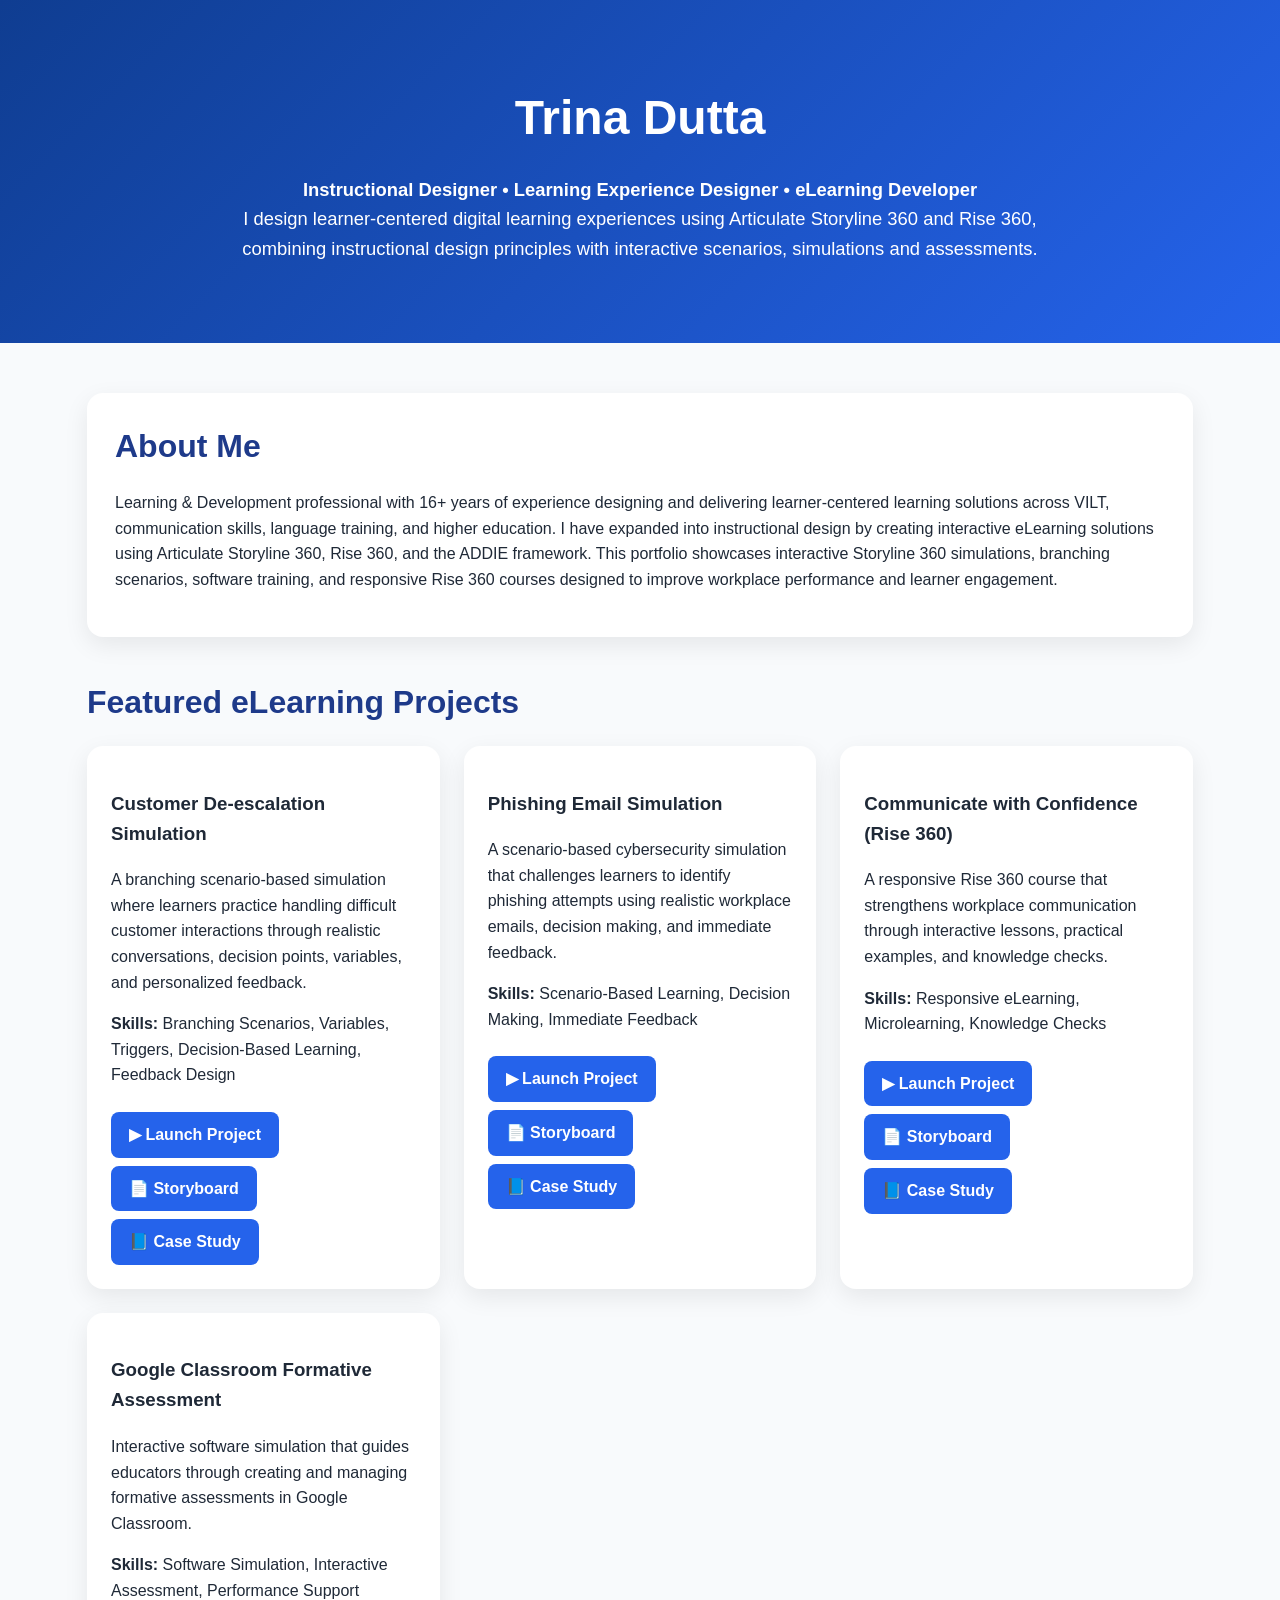
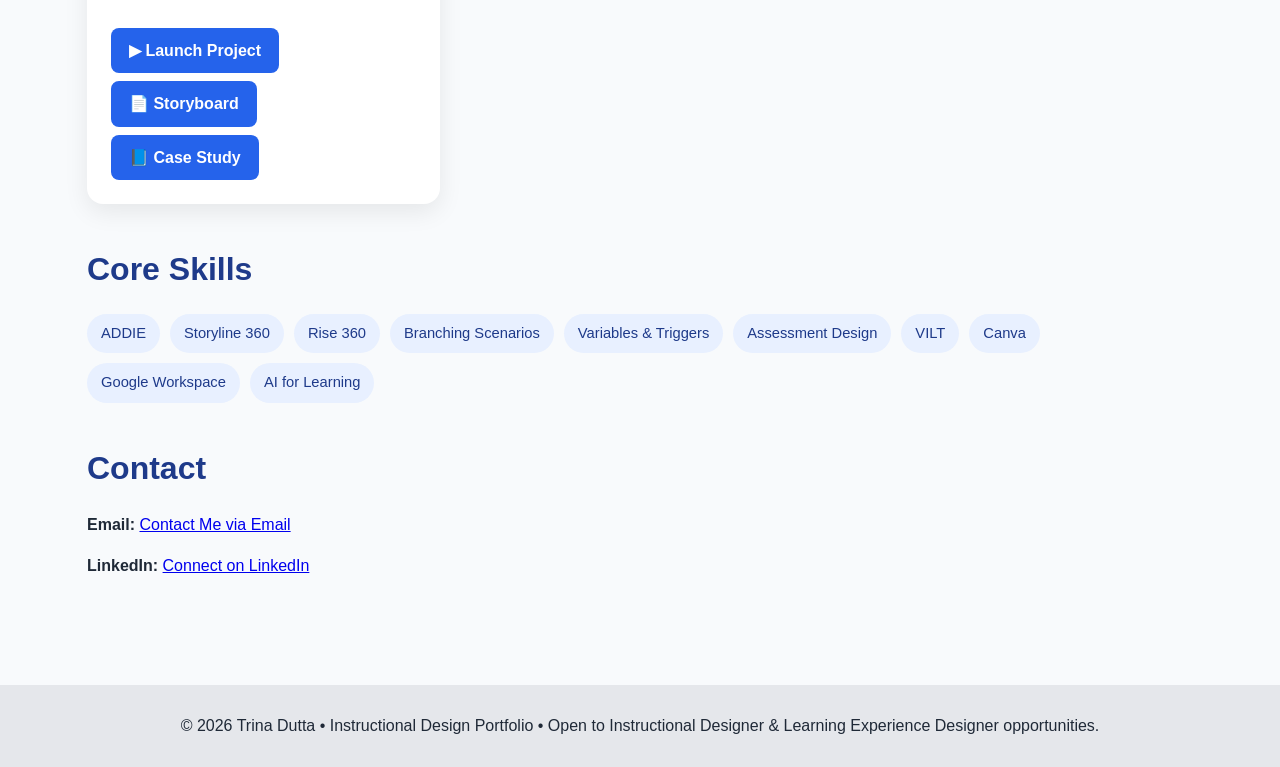
==== commit 776bacf9: "Update index.html" ====
--- a/index.html
+++ b/index.html
@@ -21,30 +21,64 @@
 <header><h1>Trina Dutta</h1>
 <p><strong>Instructional Designer • Learning Experience Designer • eLearning Developer</strong><br>
 I design learner-centered digital learning experiences using Articulate Storyline 360 and Rise 360, combining instructional design principles with interactive scenarios, simulations and assessments.</p></header>
+
 <div class="container">
-<section class="about"><h2>About Me</h2><p>Learning &amp; Development professional with 16+ years of experience designing and delivering learner-centered learning solutions across VILT, communication skills, language training, and higher education. I have expanded into instructional design by creating interactive eLearning solutions using Articulate Storyline 360, Rise 360, and the ADDIE framework. This portfolio showcases scenario-based learning, software simulations, responsive courses, and performance-focused learning experiences.</p></section>
+<section class="about">
+<h2>About Me</h2>
+<p>Learning &amp; Development professional with 16+ years of experience designing and delivering learner-centered learning solutions across VILT, communication skills, language training, and higher education. I have expanded into instructional design by creating interactive eLearning solutions using Articulate Storyline 360, Rise 360, and the ADDIE framework. This portfolio showcases interactive Storyline 360 simulations, branching scenarios, software training, and responsive Rise 360 courses designed to improve workplace performance and learner engagement.</p>
+</section>
+
 <h2 style="margin-top:40px">Featured eLearning Projects</h2>
+
 <div class="grid">
-<div class="project"><h3>Customer De-escalation Simulation</h3><p>Scenario-based simulation where learners practice responding to challenging customer interactions through branching decisions and targeted feedback.</p><p><strong>Skills:</strong> Branching Scenarios, Variables, Triggers, Decision-Based Learning, Feedback Design</p><a class="button" href="Customer-De-Escalation-Simulation/story.html">▶ Launch Project</a><a class="button" href="Customer-De-Escalation-Simulation/KeepYourCool_Storyboard.pdf" target="_blank">📄 Storyboard</a><a class="button" href="Customer-De-Escalation-Simulation/KeepYourCool_CaseStudy.pdf" target="_blank">📘 Case Study</a></div>
-<div class="project"><h3>Google Classroom Formative Assessment</h3><p>Interactive software simulation that guides educators through creating and managing formative assessments in Google Classroom.</p><p><strong>Skills:</strong> Software Simulation, Interactive Assessment, Performance Support</p><a class="button" href="Google-Classroom-Formative-Assessment/story.html">▶ Launch Project</a><a class="button" href="Google-Classroom-Formative-Assessment/GoogleClassroom_Storyboard_Final.pdf" target="_blank">📄 Storyboard</a><a class="button" href="Google-Classroom-Formative-Assessment/GoogleClassroom_CaseStudy.pdf" target="_blank">📘 Case Study</a></div>
-<div class="project"><h3>Phishing Email Simulation</h3><p>Interactive cybersecurity awareness module that helps learners identify phishing attempts through realistic workplace scenarios.</p><p><strong>Skills:</strong> Scenario-Based Learning, Decision Making, Immediate Feedback</p><a class="button" href="Phishing-Email-Simulation/story.html">▶ Launch Project</a><a class="button" href="Phishing-Email-Simulation/Phishing_Storyboard.pdf" target="_blank">📄 Storyboard</a><a class="button" href="Phishing-Email-Simulation/Phishing_CaseStudy.pdf" target="_blank">📘 Case Study</a></div>
-<div class="project"><h3>Communicate with Confidence (Rise 360)</h3><p>A responsive Rise 360 course that strengthens workplace communication through interactive lessons, practical examples, and knowledge checks.</p><p><strong>Skills:</strong> Responsive eLearning, Microlearning, Knowledge Checks</p><a class="button" href="Communicate-with-Confidence/content/index.html">▶ Launch Project</a><a class="button" href="Communicate-with-Confidence/Storyboard_Communicate_with_Confidence_AsBuilt.pdf" target="_blank">📄 Storyboard</a><a class="button" href="Communicate-with-Confidence/Case_Study_Communicate_with_Confidence.pdf" target="_blank">📘 Case Study</a></div>
+
+<div class="project">
+<h3>Customer De-escalation Simulation</h3>
+<p>A branching scenario-based simulation where learners practice handling difficult customer interactions through realistic conversations, decision points, variables, and personalized feedback.</p>
+<p><strong>Skills:</strong> Branching Scenarios, Variables, Triggers, Decision-Based Learning, Feedback Design</p>
+<a class="button" href="Customer-De-Escalation-Simulation/story.html">▶ Launch Project</a>
+<a class="button" href="Customer-De-Escalation-Simulation/KeepYourCool_Storyboard.pdf" target="_blank">📄 Storyboard</a>
+<a class="button" href="Customer-De-Escalation-Simulation/KeepYourCool_CaseStudy.pdf" target="_blank">📘 Case Study</a>
 </div>
-<h2 style="margin-top:40px">Core Skills</h2><div class="chips">
+
+<div class="project">
+<h3>Phishing Email Simulation</h3>
+<p>A scenario-based cybersecurity simulation that challenges learners to identify phishing attempts using realistic workplace emails, decision making, and immediate feedback.</p>
+<p><strong>Skills:</strong> Scenario-Based Learning, Decision Making, Immediate Feedback</p>
+<a class="button" href="Phishing-Email-Simulation/story.html">▶ Launch Project</a>
+<a class="button" href="Phishing-Email-Simulation/Phishing_Storyboard.pdf" target="_blank">📄 Storyboard</a>
+<a class="button" href="Phishing-Email-Simulation/Phishing_CaseStudy.pdf" target="_blank">📘 Case Study</a>
+</div>
+
+<div class="project">
+<h3>Communicate with Confidence (Rise 360)</h3>
+<p>A responsive Rise 360 course that strengthens workplace communication through interactive lessons, practical examples, and knowledge checks.</p>
+<p><strong>Skills:</strong> Responsive eLearning, Microlearning, Knowledge Checks</p>
+<a class="button" href="Communicate-with-Confidence/content/index.html">▶ Launch Project</a>
+<a class="button" href="Communicate-with-Confidence/Storyboard_Communicate_with_Confidence_AsBuilt.pdf" target="_blank">📄 Storyboard</a>
+<a class="button" href="Communicate-with-Confidence/Case_Study_Communicate_with_Confidence.pdf" target="_blank">📘 Case Study</a>
+</div>
+
+<div class="project">
+<h3>Google Classroom Formative Assessment</h3>
+<p>Interactive software simulation that guides educators through creating and managing formative assessments in Google Classroom.</p>
+<p><strong>Skills:</strong> Software Simulation, Interactive Assessment, Performance Support</p>
+<a class="button" href="Google-Classroom-Formative-Assessment/story.html">▶ Launch Project</a>
+<a class="button" href="Google-Classroom-Formative-Assessment/GoogleClassroom_Storyboard_Final.pdf" target="_blank">📄 Storyboard</a>
+<a class="button" href="Google-Classroom-Formative-Assessment/GoogleClassroom_CaseStudy.pdf" target="_blank">📘 Case Study</a>
+</div>
+
+</div>
+
+<h2 style="margin-top:40px">Core Skills</h2>
+<div class="chips">
 <span class="chip">ADDIE</span><span class="chip">Storyline 360</span><span class="chip">Rise 360</span><span class="chip">Branching Scenarios</span><span class="chip">Variables & Triggers</span><span class="chip">Assessment Design</span><span class="chip">VILT</span><span class="chip">Canva</span><span class="chip">Google Workspace</span><span class="chip">AI for Learning</span>
 </div>
+
 <h2 style="margin-top:40px">Contact</h2>
+<p><strong>Email:</strong> <a href="mailto:trinadutta.id@gmail.com">Contact Me via Email</a></p>
+<p><strong>LinkedIn:</strong> <a href="https://www.linkedin.com/in/trina-dutta-7929a540b/" target="_blank">Connect on LinkedIn</a></p>
 
-<p>
-<strong>Email:</strong>
-<a href="mailto:trinadutta.id@gmail.com">Contact Me via Email</a>
-</p>
-
-<p>
-<strong>LinkedIn:</strong>
-<a href="https://www.linkedin.com/in/trina-dutta-7929a540b/" target="_blank">
-Connect on LinkedIn
-</a>
-</p>
-</div><footer>© 2026 Trina Dutta • Instructional Design Portfolio • Open to Instructional Designer & Learning Experience Designer opportunities.</footer></body></html>
-
+</div>
+<footer>© 2026 Trina Dutta • Instructional Design Portfolio • Open to Instructional Designer & Learning Experience Designer opportunities.</footer>
+</body></html>
